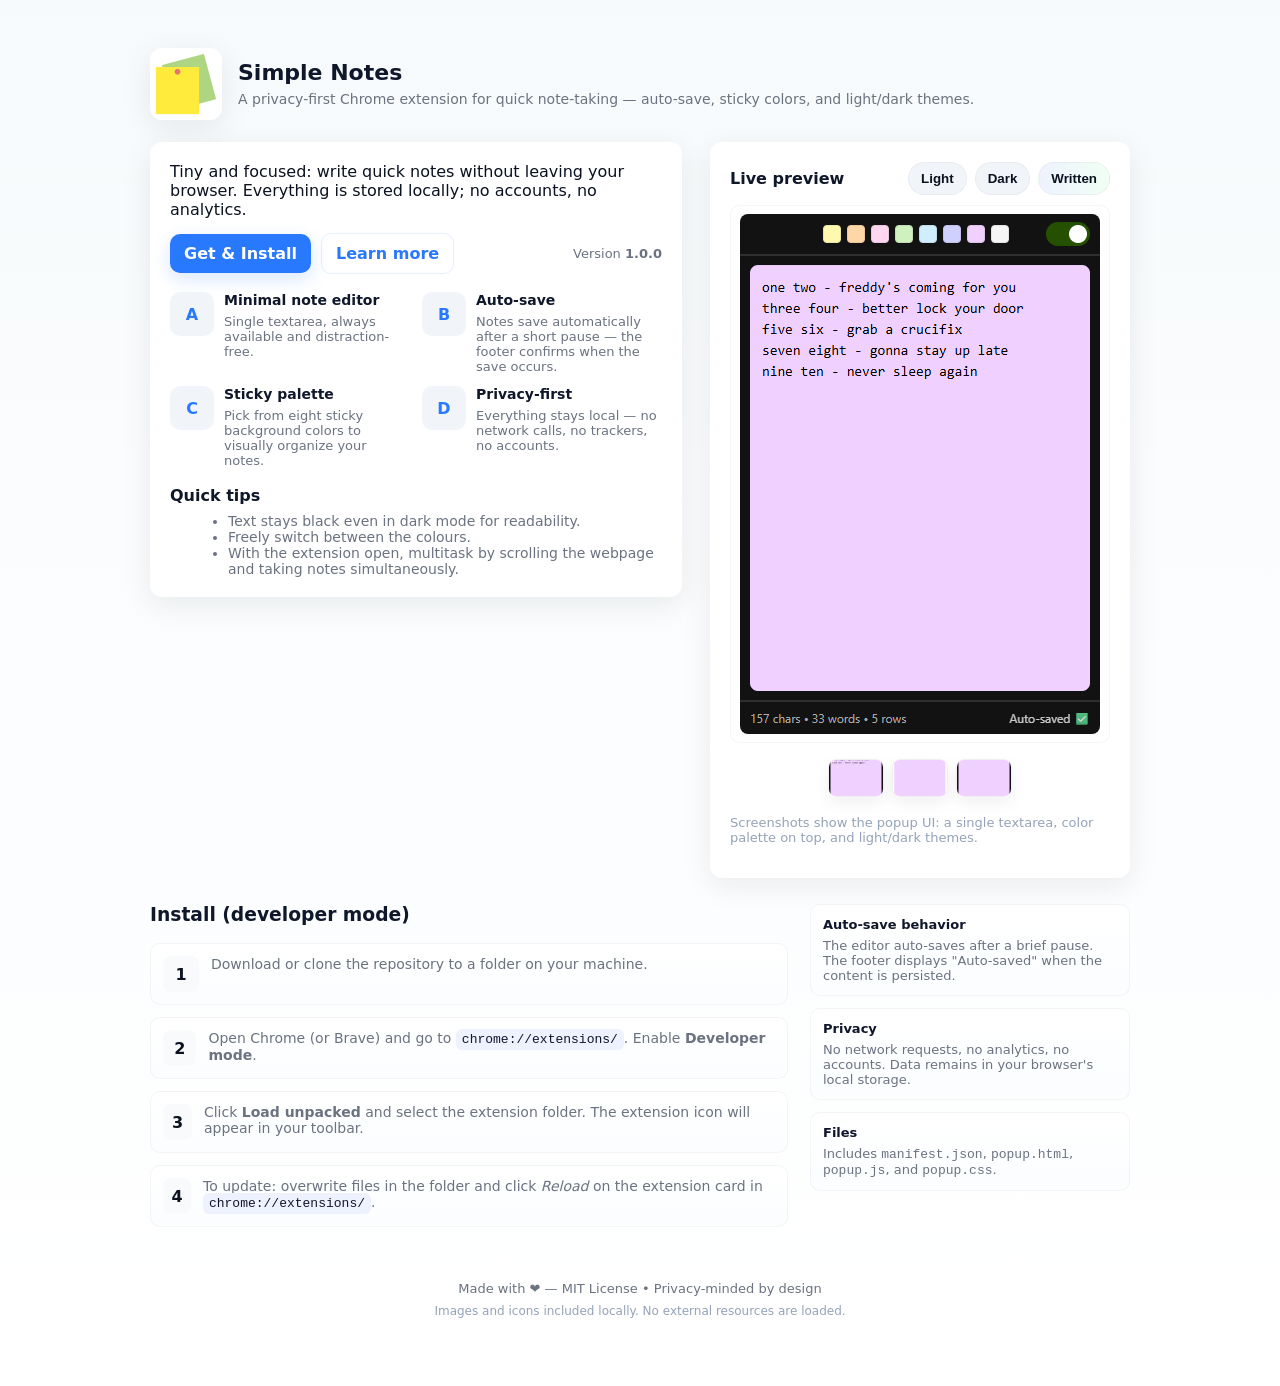
==== index.html @ fcc530f3 "add index.html for github pages" ====
<!doctype html>
<html lang="en">
<head>
  <meta charset="utf-8" />
  <meta name="viewport" content="width=device-width,initial-scale=1" />
  <title>Simple Notes — Lightweight private notes for Chrome</title>
  <meta name="description" content="Simple Notes — a tiny, privacy-first Chrome extension for quick notes. Auto-save, sticky colors, light/dark themes, and local storage." />
  <link rel="icon" href="images/logo_128.png">
  <style>
    :root{
      --bg: #f7fafc;
      --card: #ffffff;
      --muted: #6b7280;
      --accent: #2979ff;
      --accent-2: #76ff03;
      --radius: 12px;
      --maxwidth: 980px;
      --shadow: 0 8px 30px rgba(16,24,40,0.08);
      --mono: ui-monospace, SFMono-Regular, Menlo, Monaco, 'Roboto Mono', monospace;
    }

    *{box-sizing:border-box}
    body{
      margin:0;
      font-family: Inter, system-ui, -apple-system, "Segoe UI", Roboto, "Helvetica Neue", Arial;
      color:#0f172a;
      background: linear-gradient(180deg, #f7fafc 0%, #ffffff 100%);
      -webkit-font-smoothing:antialiased;
      -moz-osx-font-smoothing:grayscale;
      padding:48px 16px;
      display:flex;
      justify-content:center;
    }

    .wrap{
      width:100%;
      max-width:var(--maxwidth);
    }

    header.site-header{
      display:flex;
      align-items:center;
      gap:16px;
    }
    .logo{
      width:72px;
      height:72px;
      border-radius:14px;
      background:linear-gradient(135deg,#fff 0%, #fff 100%);
      box-shadow:var(--shadow);
      display:flex;
      align-items:center;
      justify-content:center;
      overflow:hidden;
    }
    .logo img{width:64px;height:64px;display:block}

    .title-group h1{
      margin:0;
      font-size:22px;
      line-height:1.05;
    }
    .title-group p{margin:6px 0 0;color:var(--muted);font-size:14px}

    main.hero{
      margin-top:22px;
      display:grid;
      grid-template-columns: 1fr 420px;
      gap:28px;
      align-items:start;
    }

    .card{
      background:var(--card);
      border-radius:var(--radius);
      padding:20px;
      box-shadow:var(--shadow);
    }

    .lead{
      font-size:16px;
      color:#0b1220;
      margin:0 0 14px;
    }

    .cta-row{
      display:flex;
      gap:10px;
      align-items:center;
      margin-top:14px;
      flex-wrap:wrap;
    }

    .btn{
      display:inline-flex;
      align-items:center;
      gap:10px;
      padding:10px 14px;
      border-radius:10px;
      background:var(--accent);
      color:white;
      font-weight:600;
      text-decoration:none;
      box-shadow: 0 6px 18px rgba(41,121,255,0.18);
    }
    .btn.secondary{
      background:transparent;
      color:var(--accent);
      border:1px solid rgba(41,121,255,0.12);
      box-shadow:none;
    }
    .small{font-size:13px;color:var(--muted)}

    /* Features list */
    .features{
      display:grid;
      grid-template-columns:repeat(2,1fr);
      gap:12px;
      margin-top:18px;
    }
    .feature{
      display:flex;
      gap:10px;
      align-items:flex-start;
    }
    .feature .dot{
      width:44px;height:44px;border-radius:10px;background:#f1f5f9;display:flex;align-items:center;justify-content:center;font-weight:700;color:var(--accent);
      flex-shrink:0;
    }
    .feature h4{margin:0;font-size:14px}
    .feature p{margin:6px 0 0;color:var(--muted);font-size:13px}

    /* screenshot card */
    .preview-card{
      display:flex;
      flex-direction:column;
      gap:10px;
      align-items:stretch;
    }
    .preview-image{
      border-radius:10px;
      overflow:hidden;
      border:1px solid rgba(12,18,30,0.04);
      background:#ffffff;
      display: flex;
      align-items: center;
      justify-content: center;
      padding: 8px;
    }
    .preview-image img {
      display: block;
      width: auto;
      max-width: 100%;
      height: auto;
      max-height: 520px;
      margin: 0 auto;
      border-radius: 8px;
      object-fit: contain;
    }

    .thumb-row{display:flex;gap:8px;align-items:center;justify-content:center;margin-top:6px}
    .thumb{width:56px;height:38px;border-radius:8px;overflow:hidden;border:1px solid rgba(0,0,0,0.06);cursor:pointer;box-shadow:0 6px 16px rgba(2,6,23,0.06)}
    .thumb img{width:100%;height:100%;object-fit:cover;display:block}

    /* install steps */
    section.install{
      margin-top:26px;
      display:grid;
      grid-template-columns:1fr 320px;
      gap:22px;
      align-items:start;
    }
    .steps{display:flex;flex-direction:column;gap:12px}
    .step{
      background:linear-gradient(180deg,#ffffff,#fbfdff);
      border-radius:10px;padding:12px;border:1px solid rgba(12,18,30,0.04);
      display:flex;gap:12px;align-items:flex-start;
    }
    .step .num{width:36px;height:36px;border-radius:8px;background:#f8fafc;color:#0b1220;display:flex;align-items:center;justify-content:center;font-weight:700}
    .step p{margin:0;color:var(--muted);font-size:14px}

    aside.meta{
      display:flex;
      flex-direction:column;
      gap:12px;
    }
    .meta .meta-card{padding:12px;border-radius:10px;border:1px solid rgba(12,18,30,0.04);background:linear-gradient(180deg,#fff,#fbfdff)}
    .meta h5{margin:0 0 6px;font-size:13px}
    .meta p{margin:0;color:var(--muted);font-size:13px}

    footer.site-footer{
      margin-top:34px;
      text-align:center;
      color:var(--muted);
      font-size:13px;
      padding:20px 8px;
    }

    /* responsive */
    @media (max-width:980px){
      main.hero{grid-template-columns:1fr}
      section.install{grid-template-columns:1fr}
    }

    /* dark preview toggle (small control) */
    .preview-controls{display:flex;gap:8px;align-items:center;justify-content:center}
    .chip{padding:8px 12px;border-radius:999px;background:#f1f5f9;color:#0b1220;font-weight:600;border:1px solid rgba(12,18,30,0.04);cursor:pointer}
    .chip.active{background:linear-gradient(90deg,#eef2ff,#f0fff4)}
    code.k{font-family:var(--mono);font-size:13px;color:#0f172a;background:#eef2ff;padding:3px 6px;border-radius:6px}

    /* small fine-tuning */
    .muted-quiet{color:#94a3b8;font-size:13px}
    .centered{display:flex;align-items:center;gap:8px}
  </style>
</head>
<body>
  <div class="wrap">
    <header class="site-header">
      <div class="logo card" aria-hidden="true">
        <img src="images/logo_512.png" alt="Simple Notes logo">
      </div>
      <div class="title-group">
        <h1>Simple Notes</h1>
        <p>A privacy-first Chrome extension for quick note-taking — auto-save, sticky colors, and light/dark themes.</p>
      </div>
    </header>

    <main class="hero" role="main">
      <section class="card">
        <p class="lead">Tiny and focused: write quick notes without leaving your browser. Everything is stored locally; no accounts, no analytics.</p>

        <div class="cta-row">
          <a class="btn" href="#install">Get &amp; Install</a>
          <a class="btn secondary" href="#features">Learn more</a>
          <div style="flex:1"></div>
          <div class="small">Version <strong>1.0.0</strong></div>
        </div>

        <div class="features" id="features">
          <div class="feature">
            <div class="dot">A</div>
            <div>
              <h4>Minimal note editor</h4>
              <p>Single textarea, always available and distraction-free.</p>
            </div>
          </div>

          <div class="feature">
            <div class="dot">B</div>
            <div>
              <h4>Auto-save</h4>
              <p>Notes save automatically after a short pause — the footer confirms when the save occurs.</p>
            </div>
          </div>

          <div class="feature">
            <div class="dot">C</div>
            <div>
              <h4>Sticky palette</h4>
              <p>Pick from eight sticky background colors to visually organize your notes.</p>
            </div>
          </div>

          <div class="feature">
            <div class="dot">D</div>
            <div>
              <h4>Privacy-first</h4>
              <p>Everything stays local — no network calls, no trackers, no accounts.</p>
            </div>
          </div>
        </div>

        <div style="margin-top:18px">
          <h4 style="margin:0 0 8px 0">Quick tips</h4>
          <ul style="margin:0 0 0 18px;color:var(--muted);font-size:14px">
            <li>Text stays black even in dark mode for readability.</li>
            <li>Freely switch between the colours.</li>
            <li>With the extension open, multitask by scrolling the webpage and taking notes simultaneously.</li>
          </ul>
        </div>
      </section>

      <aside class="card preview-card" aria-label="Preview and screenshots">
        <div style="display:flex;justify-content:space-between;align-items:center">
          <div style="font-weight:700">Live preview</div>
          <div class="preview-controls" role="tablist" aria-label="Preview controls">
            <button id="btn_light" class="chip">Light</button>
            <button id="btn_dark" class="chip">Dark</button>
            <button id="btn_written" class="chip">Written</button>
          </div>
        </div>

        <div class="preview-image" id="previewWrap" aria-hidden="false">
          <img id="previewImg" src="images/written.png" alt="Simple Notes demo screenshot">
        </div>

        <div class="thumb-row" aria-hidden="true">
          <div class="thumb" data-src="images/written.png" title="written">
            <img src="images/written.png" alt="">
          </div>
          <div class="thumb" data-src="images/blank_light.png" title="blank light">
            <img src="images/blank_light.png" alt="">
          </div>
          <div class="thumb" data-src="images/blank_dark.png" title="blank dark">
            <img src="images/blank_dark.png" alt="">
          </div>
        </div>

        <p class="muted-quiet" style="margin-top:8px">Screenshots show the popup UI: a single textarea, color palette on top, and light/dark themes.</p>
      </aside>
    </main>

    <section class="install" id="install">
      <div class="steps">
        <h3 style="margin:0 0 6px 0">Install (developer mode)</h3>

        <div class="step">
          <div class="num">1</div>
          <p>Download or clone the repository to a folder on your machine.</p>
        </div>

        <div class="step">
          <div class="num">2</div>
          <p>Open Chrome (or Brave) and go to <code class="k">chrome://extensions/</code>. Enable <strong>Developer mode</strong>.</p>
        </div>

        <div class="step">
          <div class="num">3</div>
          <p>Click <strong>Load unpacked</strong> and select the extension folder. The extension icon will appear in your toolbar.</p>
        </div>

        <div class="step">
          <div class="num">4</div>
          <p>To update: overwrite files in the folder and click <em>Reload</em> on the extension card in <code class="k">chrome://extensions/</code>.</p>
        </div>
      </div>

      <aside class="meta">
        <div class="meta-card">
          <h5>Auto-save behavior</h5>
          <p class="small">The editor auto-saves after a brief pause. The footer displays "Auto-saved" when the content is persisted.</p>
        </div>

        <div class="meta-card">
          <h5>Privacy</h5>
          <p class="small">No network requests, no analytics, no accounts. Data remains in your browser's local storage.</p>
        </div>

        <div class="meta-card">
          <h5>Files</h5>
          <p class="small">Includes <code>manifest.json</code>, <code>popup.html</code>, <code>popup.js</code>, and <code>popup.css</code>.</p>
        </div>
      </aside>
    </section>

    <footer class="site-footer">
      <div>Made with ❤️ — MIT License • Privacy-minded by design</div>
      <div style="margin-top:8px;font-size:12px;color:#94a3b8">Images and icons included locally. No external resources are loaded.</div>
    </footer>
  </div>

  <script>
    // Small client-side interactions for the static page preview
    (function(){
      const previewImg = document.getElementById('previewImg');
      const btnWritten = document.getElementById('btn_written');
      const btnLight = document.getElementById('btn_light');
      const btnDark = document.getElementById('btn_dark');
      const chips = [btnWritten, btnLight, btnDark];

      function setActive(activeBtn){
        chips.forEach(c=> c.classList.toggle('active', c === activeBtn));
      }

      btnLight.addEventListener('click', ()=>{ previewImg.src = 'images/blank_light.png'; setActive(btnLight); });
      btnDark.addEventListener('click', ()=>{ previewImg.src = 'images/blank_dark.png'; setActive(btnDark); });
      btnWritten.addEventListener('click', ()=>{ previewImg.src = 'images/written.png'; setActive(btnWritten); });

      // thumbnail quick switch
      document.querySelectorAll('.thumb').forEach(t=>{
        t.addEventListener('click', ()=>{ const s = t.getAttribute('data-src'); if(s){ previewImg.src = s; setActive(null); } });
      });

      // default active
      setActive(btnWritten);
    })();
  </script>
</body>
</html>
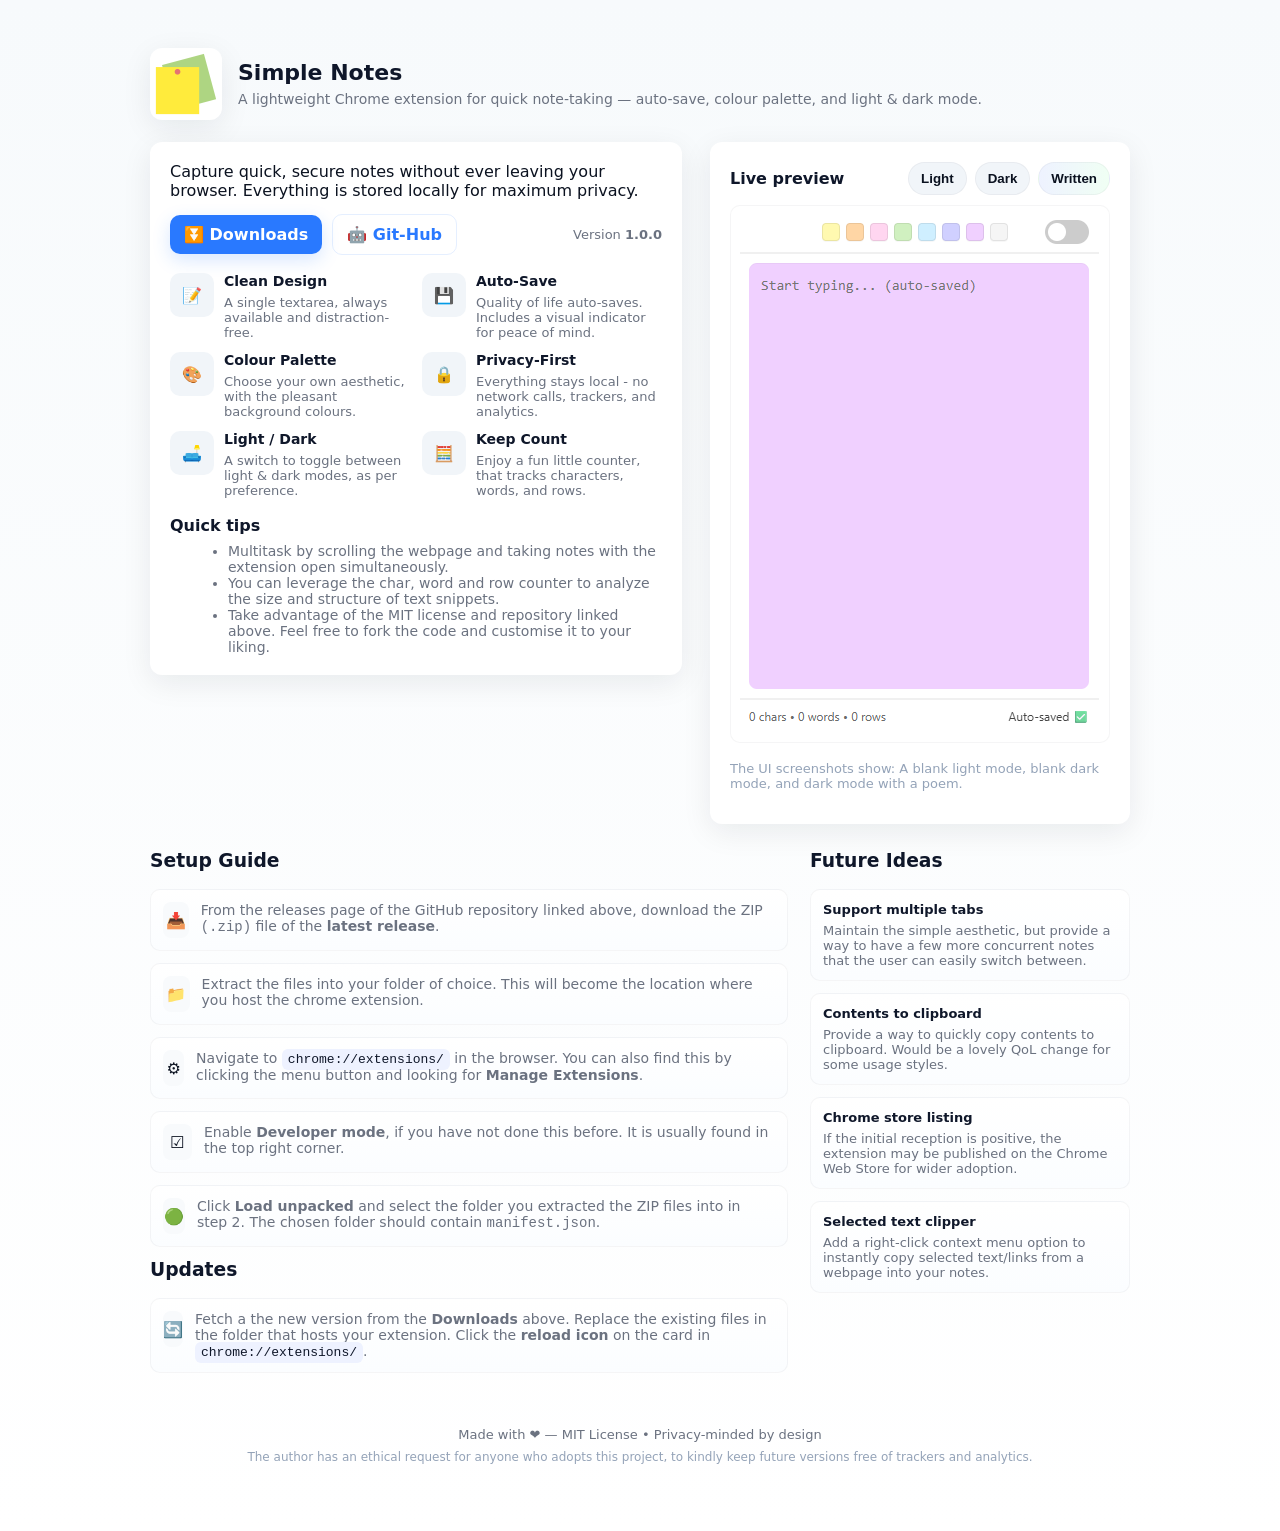
==== commit b6c4257f: "update index.html" ====
--- a/index.html
+++ b/index.html
@@ -158,9 +158,6 @@
       object-fit: contain;
     }
 
-    .thumb-row{display:flex;gap:8px;align-items:center;justify-content:center;margin-top:6px}
-    .thumb{width:56px;height:38px;border-radius:8px;overflow:hidden;border:1px solid rgba(0,0,0,0.06);cursor:pointer;box-shadow:0 6px 16px rgba(2,6,23,0.06)}
-    .thumb img{width:100%;height:100%;object-fit:cover;display:block}
 
     /* install steps */
     section.install{
@@ -221,51 +218,67 @@
       </div>
       <div class="title-group">
         <h1>Simple Notes</h1>
-        <p>A privacy-first Chrome extension for quick note-taking — auto-save, sticky colors, and light/dark themes.</p>
+        <p>A lightweight Chrome extension for quick note-taking — auto-save, colour palette, and light & dark mode.</p>
       </div>
     </header>
 
     <main class="hero" role="main">
       <section class="card">
-        <p class="lead">Tiny and focused: write quick notes without leaving your browser. Everything is stored locally; no accounts, no analytics.</p>
+        <p class="lead">Capture quick, secure notes without ever leaving your browser. Everything is stored locally for maximum privacy.</p>
 
         <div class="cta-row">
-          <a class="btn" href="#install">Get &amp; Install</a>
-          <a class="btn secondary" href="#features">Learn more</a>
+          <a class="btn" href="https://github.com/skywalker94/SimpleBrowserNotes/releases" target="_blank">⏬ Downloads</a>
+          <a class="btn secondary" href="https://github.com/skywalker94/SimpleBrowserNotes" target="_blank">🤖 Git-Hub</a>
           <div style="flex:1"></div>
           <div class="small">Version <strong>1.0.0</strong></div>
         </div>
 
         <div class="features" id="features">
           <div class="feature">
-            <div class="dot">A</div>
-            <div>
-              <h4>Minimal note editor</h4>
-              <p>Single textarea, always available and distraction-free.</p>
-            </div>
-          </div>
-
-          <div class="feature">
-            <div class="dot">B</div>
-            <div>
-              <h4>Auto-save</h4>
-              <p>Notes save automatically after a short pause — the footer confirms when the save occurs.</p>
-            </div>
-          </div>
-
-          <div class="feature">
-            <div class="dot">C</div>
-            <div>
-              <h4>Sticky palette</h4>
-              <p>Pick from eight sticky background colors to visually organize your notes.</p>
-            </div>
-          </div>
-
-          <div class="feature">
-            <div class="dot">D</div>
-            <div>
-              <h4>Privacy-first</h4>
-              <p>Everything stays local — no network calls, no trackers, no accounts.</p>
+            <div class="dot">📝</div>
+            <div>
+              <h4>Clean Design</h4>
+              <p>A single textarea, always available and distraction-free.</p>
+            </div>
+          </div>
+
+          <div class="feature">
+            <div class="dot">💾</div>
+            <div>
+              <h4>Auto-Save</h4>
+              <p>Quality of life auto-saves. Includes a visual indicator for peace of mind.</p>
+            </div>
+          </div>
+
+          <div class="feature">
+            <div class="dot">🎨</div>
+            <div>
+              <h4>Colour Palette</h4>
+              <p>Choose your own aesthetic, with the pleasant background colours.</p>
+            </div>
+          </div>
+
+          <div class="feature">
+            <div class="dot">🔒</div>
+            <div>
+              <h4>Privacy-First</h4>
+              <p>Everything stays local - no network calls, trackers, and analytics.</p>
+            </div>
+          </div>
+
+          <div class="feature">
+            <div class="dot">🛋️</div>
+            <div>
+              <h4>Light / Dark</h4>
+              <p>A switch to toggle between light & dark modes, as per preference.</p>
+            </div>
+          </div>
+
+          <div class="feature">
+            <div class="dot">🧮</div>
+            <div>
+              <h4>Keep Count</h4>
+              <p>Enjoy a fun little counter, that tracks characters, words, and rows.</p>
             </div>
           </div>
         </div>
@@ -273,9 +286,9 @@
         <div style="margin-top:18px">
           <h4 style="margin:0 0 8px 0">Quick tips</h4>
           <ul style="margin:0 0 0 18px;color:var(--muted);font-size:14px">
-            <li>Text stays black even in dark mode for readability.</li>
-            <li>Freely switch between the colours.</li>
-            <li>With the extension open, multitask by scrolling the webpage and taking notes simultaneously.</li>
+            <li>Multitask by scrolling the webpage and taking notes with the extension open simultaneously.</li>
+            <li>You can leverage the char, word and row counter to analyze the size and structure of text snippets.</li>
+            <li>Take advantage of the MIT license and repository linked above. Feel free to fork the code and customise it to your liking.</li>
           </ul>
         </div>
       </section>
@@ -291,71 +304,78 @@
         </div>
 
         <div class="preview-image" id="previewWrap" aria-hidden="false">
-          <img id="previewImg" src="images/written.png" alt="Simple Notes demo screenshot">
-        </div>
-
-        <div class="thumb-row" aria-hidden="true">
-          <div class="thumb" data-src="images/written.png" title="written">
-            <img src="images/written.png" alt="">
-          </div>
-          <div class="thumb" data-src="images/blank_light.png" title="blank light">
-            <img src="images/blank_light.png" alt="">
-          </div>
-          <div class="thumb" data-src="images/blank_dark.png" title="blank dark">
-            <img src="images/blank_dark.png" alt="">
-          </div>
-        </div>
-
-        <p class="muted-quiet" style="margin-top:8px">Screenshots show the popup UI: a single textarea, color palette on top, and light/dark themes.</p>
+          <img id="previewImg" src="images/blank_light.png" alt="Simple Notes demo screenshot">
+        </div>
+
+        <p class="muted-quiet" style="margin-top:8px">The UI screenshots show: A blank light mode, blank dark mode, and dark mode with a poem.</p>
       </aside>
     </main>
 
     <section class="install" id="install">
       <div class="steps">
-        <h3 style="margin:0 0 6px 0">Install (developer mode)</h3>
-
-        <div class="step">
-          <div class="num">1</div>
-          <p>Download or clone the repository to a folder on your machine.</p>
-        </div>
-
-        <div class="step">
-          <div class="num">2</div>
-          <p>Open Chrome (or Brave) and go to <code class="k">chrome://extensions/</code>. Enable <strong>Developer mode</strong>.</p>
-        </div>
-
-        <div class="step">
-          <div class="num">3</div>
-          <p>Click <strong>Load unpacked</strong> and select the extension folder. The extension icon will appear in your toolbar.</p>
-        </div>
-
-        <div class="step">
-          <div class="num">4</div>
-          <p>To update: overwrite files in the folder and click <em>Reload</em> on the extension card in <code class="k">chrome://extensions/</code>.</p>
+        <h3 style="margin:0 0 6px 0">Setup Guide</h3>
+
+        <div class="step">
+          <div class="num">📥</div>
+          <p>From the releases page of the GitHub repository linked above, download the ZIP <code>(.zip)</code> file of the <strong>latest release</strong>.</p>
+        </div>
+
+        <div class="step">
+          <div class="num">📁</div>
+          <p>Extract the files into your folder of choice. This will become the location where you host the chrome extension.</p>
+        </div>
+
+        <div class="step">
+          <div class="num">⚙️</div>
+          <p>Navigate to <code class="k">chrome://extensions/</code> in the browser. You can also find this by clicking the menu button and looking for <strong>Manage Extensions</strong>.</p>
+        </div>
+
+        <div class="step">
+          <div class="num">☑️</div>
+          <p>Enable <strong>Developer mode</strong>, if you have not done this before. It is usually found in the top right corner.</p>
+        </div>
+
+        <div class="step">
+          <div class="num">🟢</div>
+          <p>Click <strong>Load unpacked</strong> and select the folder you extracted the ZIP files into in step 2. The chosen folder should contain <code>manifest.json</code>.</p>
+        </div>
+
+        <h3 style="margin:0 0 6px 0">Updates</h3>
+
+        <div class="step">
+          <div class="num">🔄️</div>
+          <p>Fetch a the new version from the <strong>Downloads</strong> above. Replace the existing files in the folder that hosts your extension. Click the <strong>reload icon</strong> on the card in <code class="k">chrome://extensions/</code>.</p>
         </div>
       </div>
 
       <aside class="meta">
+        <h3 style="margin:0 0 6px 0">Future Ideas</h3>
+
         <div class="meta-card">
-          <h5>Auto-save behavior</h5>
-          <p class="small">The editor auto-saves after a brief pause. The footer displays "Auto-saved" when the content is persisted.</p>
+          <h5>Support multiple tabs</h5>
+          <p class="small">Maintain the simple aesthetic, but provide a way to have a few more concurrent notes that the user can easily switch between.</p>
         </div>
 
         <div class="meta-card">
-          <h5>Privacy</h5>
-          <p class="small">No network requests, no analytics, no accounts. Data remains in your browser's local storage.</p>
+          <h5>Contents to clipboard</h5>
+          <p class="small">Provide a way to quickly copy contents to clipboard. Would be a lovely QoL change for some usage styles.</p>
         </div>
 
         <div class="meta-card">
-          <h5>Files</h5>
-          <p class="small">Includes <code>manifest.json</code>, <code>popup.html</code>, <code>popup.js</code>, and <code>popup.css</code>.</p>
+          <h5>Chrome store listing</h5>
+          <p class="small">If the initial reception is positive, the extension may be published on the Chrome Web Store for wider adoption.</p>
+        </div>
+
+        <div class="meta-card">
+          <h5>Selected text clipper</h5>
+          <p class="small">Add a right-click context menu option to instantly copy selected text/links from a webpage into your notes.</p>
         </div>
       </aside>
     </section>
 
     <footer class="site-footer">
       <div>Made with ❤️ — MIT License • Privacy-minded by design</div>
-      <div style="margin-top:8px;font-size:12px;color:#94a3b8">Images and icons included locally. No external resources are loaded.</div>
+      <div style="margin-top:8px;font-size:12px;color:#94a3b8">The author has an ethical request for anyone who adopts this project, to kindly keep future versions free of trackers and analytics.</div>
     </footer>
   </div>
 
@@ -376,11 +396,6 @@
       btnDark.addEventListener('click', ()=>{ previewImg.src = 'images/blank_dark.png'; setActive(btnDark); });
       btnWritten.addEventListener('click', ()=>{ previewImg.src = 'images/written.png'; setActive(btnWritten); });
 
-      // thumbnail quick switch
-      document.querySelectorAll('.thumb').forEach(t=>{
-        t.addEventListener('click', ()=>{ const s = t.getAttribute('data-src'); if(s){ previewImg.src = s; setActive(null); } });
-      });
-
       // default active
       setActive(btnWritten);
     })();
